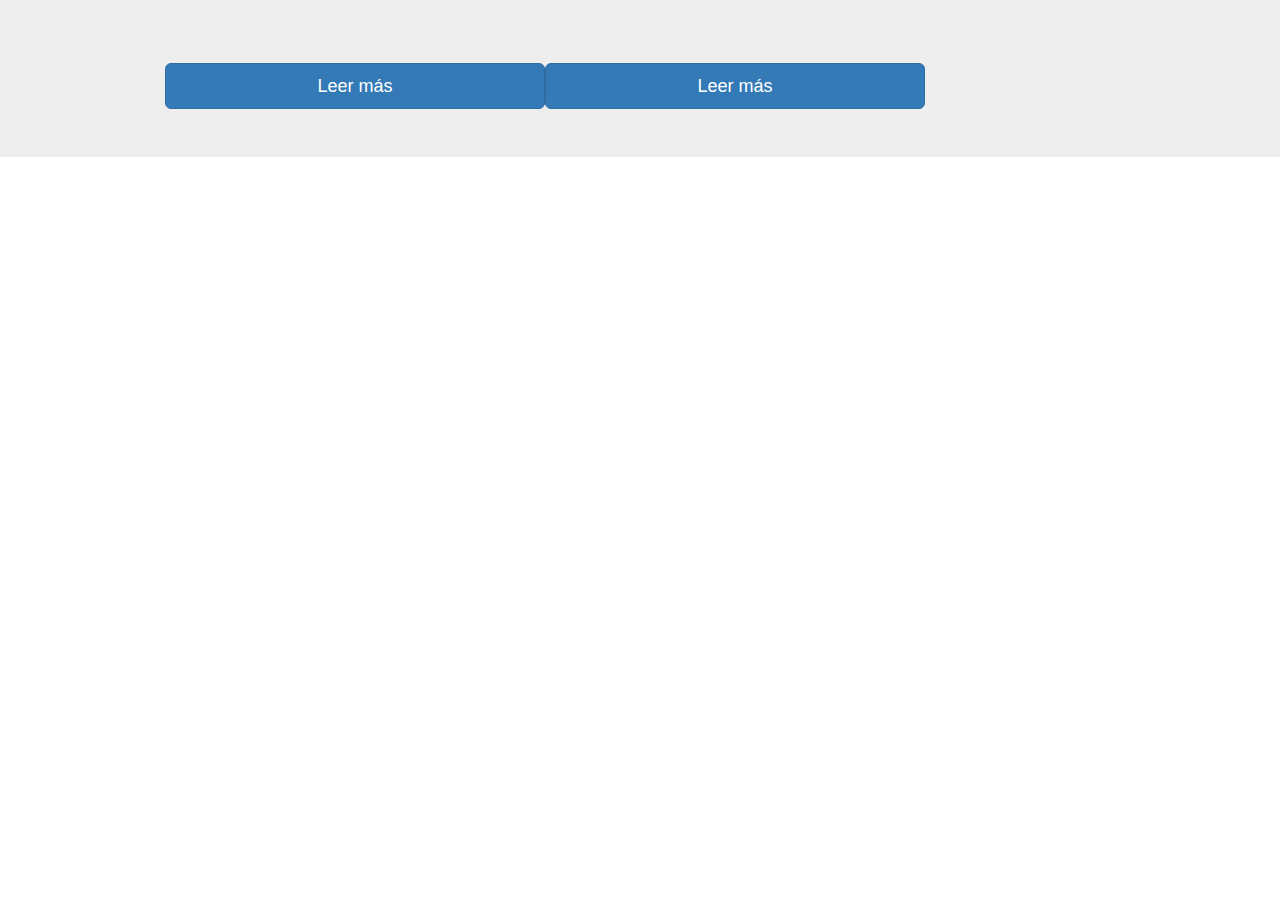
==== home.html @ 5c42f037 "splash" ====
<!DOCTYPE html>
<html>

<head>
  <meta charset="utf-8">
  <link rel="stylesheet" href="https://maxcdn.bootstrapcdn.com/bootstrap/3.3.7/css/bootstrap.min.css" integrity="sha384-BVYiiSIFeK1dGmJRAkycuHAHRg32OmUcww7on3RYdg4Va+PmSTsz/K68vbdEjh4u" crossorigin="anonymous">
  <script src="https://code.jquery.com/jquery-3.2.1.min.js" integrity="sha256-hwg4gsxgFZhOsEEamdOYGBf13FyQuiTwlAQgxVSNgt4=" crossorigin="anonymous"></script>
  <link rel="stylesheet" href="https://cdnjs.cloudflare.com/ajax/libs/font-awesome/4.7.0/css/font-awesome.min.css" />
  <link rel="stylesheet" type="text/css" href="css/main.css">
  <link href="https://fonts.googleapis.com/css?family=Open+Sans:400,700,800" rel="stylesheet">
  <meta name="viewport" content="width=device-width, initial-scale=1">
  <title>Lyft</title>
</head>

<body>
  <div class="jumbotron">
    <div class="container">
      <div class="">
        <p><a class="btn btn-primary btn-lg col-xs-4 col-xs-offset-1" role="button">Leer más</a></p>
        <p><a class="btn btn-primary btn-lg col-xs-4" role="button">Leer más</a></p>
      </div>

    </div>
  </div>

</body>

</html>
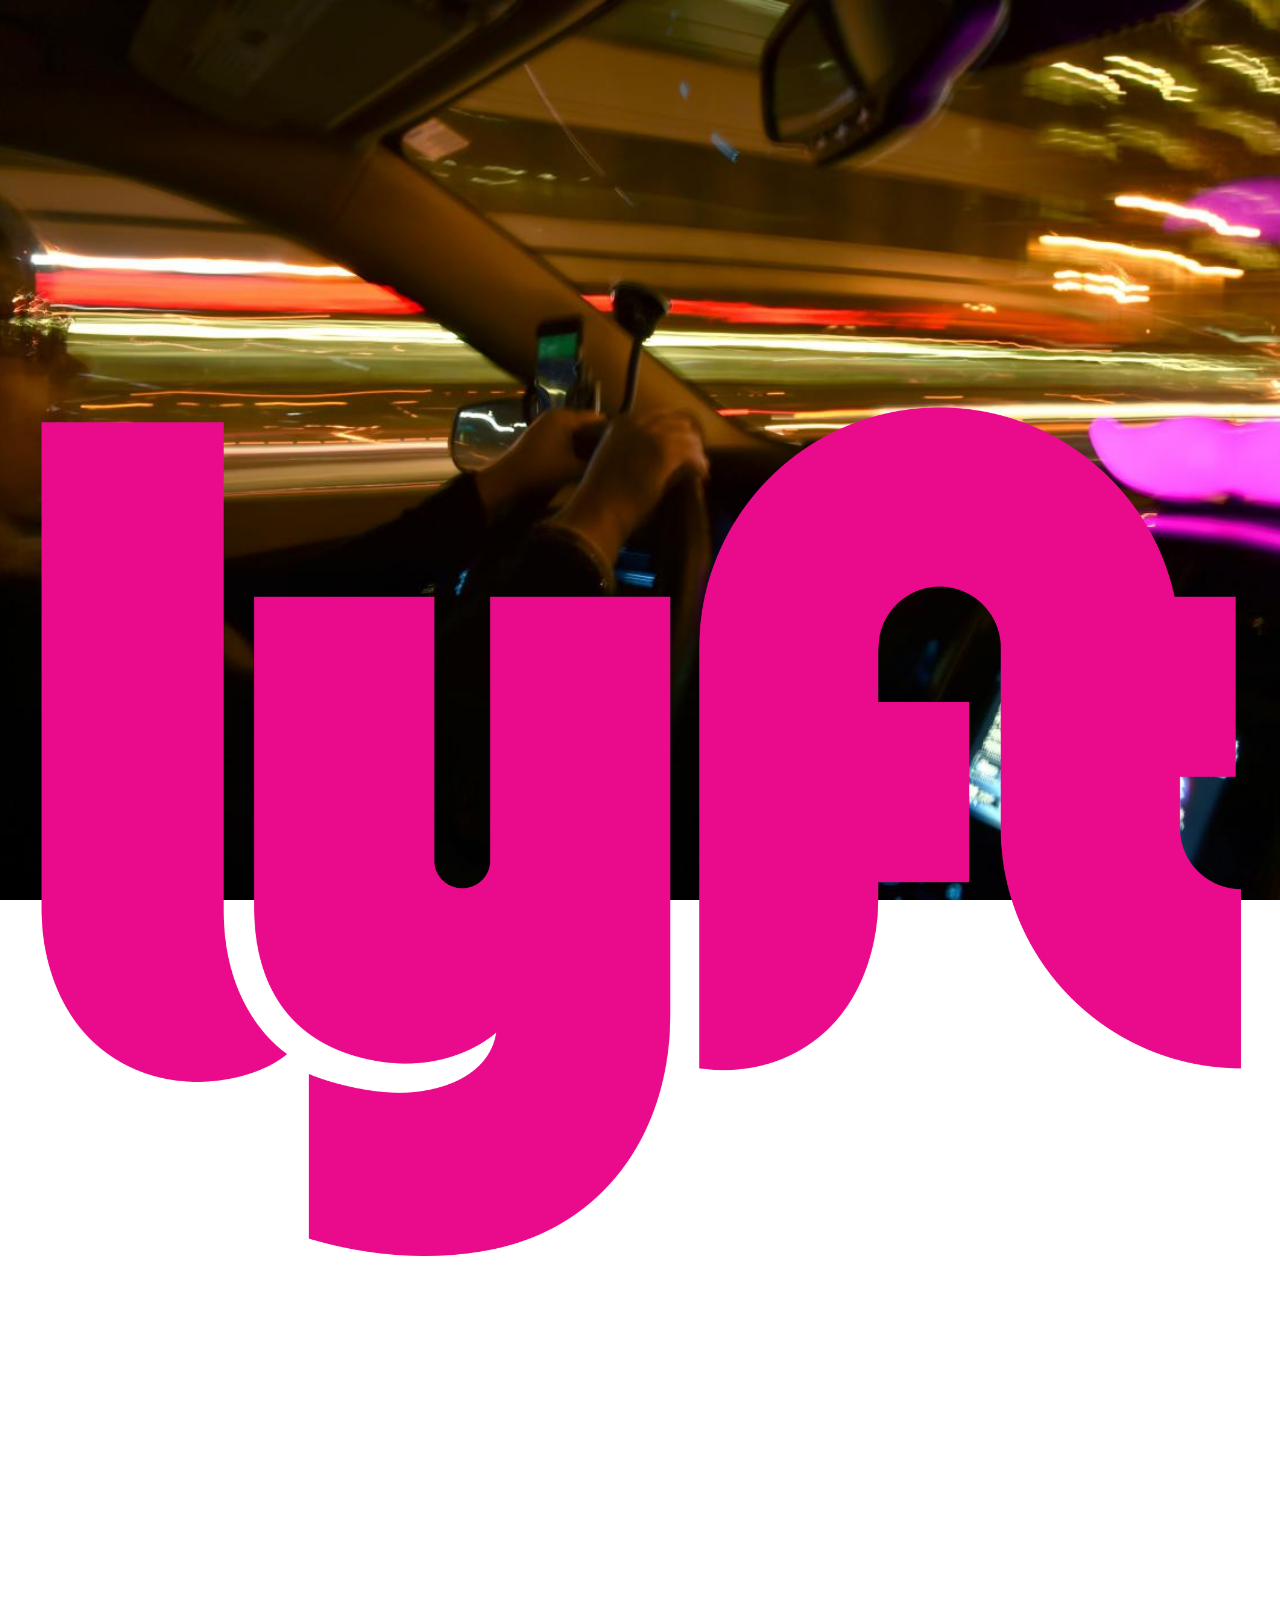
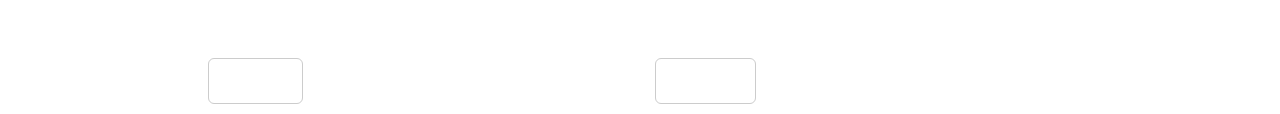
==== commit b892851d: "actualizaciones" ====
--- a/home.html
+++ b/home.html
@@ -13,14 +13,17 @@
 </head>
 
 <body>
-  <div class="jumbotron">
-    <div class="container">
-      <div class="">
-        <p><a class="btn btn-primary btn-lg col-xs-4 col-xs-offset-1" role="button">Leer más</a></p>
-        <p><a class="btn btn-primary btn-lg col-xs-4" role="button">Leer más</a></p>
-      </div>
+  <div class="row">
+    <div class="bg-img row">
+      <img class="logo col-xs-12" src="assets/images/logo-pink.png" alt="">
+      <p class="col-xs-4 col-xs-offset-2">
+        <a class="btn btn-default boton btn-lg" href="#" role="button">LOG IN</a>
+      </p>
+      <p class="col-xs-4 ">
+        <a class="btn btn-default boton btn-lg " href="#" role="button">SING IN</a>
+      </p>
+    </div>
 
-    </div>
   </div>
 
 </body>
--- a/css/main.css
+++ b/css/main.css
@@ -0,0 +1,20 @@
+.bg-img{
+  background-image: url('../assets/images/lyft.jpg');
+  background-size: cover;
+  height: 100vh;
+}
+
+.boton{
+  background: none;
+  color: white;
+
+}
+
+.center{
+  margin: 0 auto;
+}
+
+.logo{
+  padding: 5%;
+  margin:25% auto;
+}
